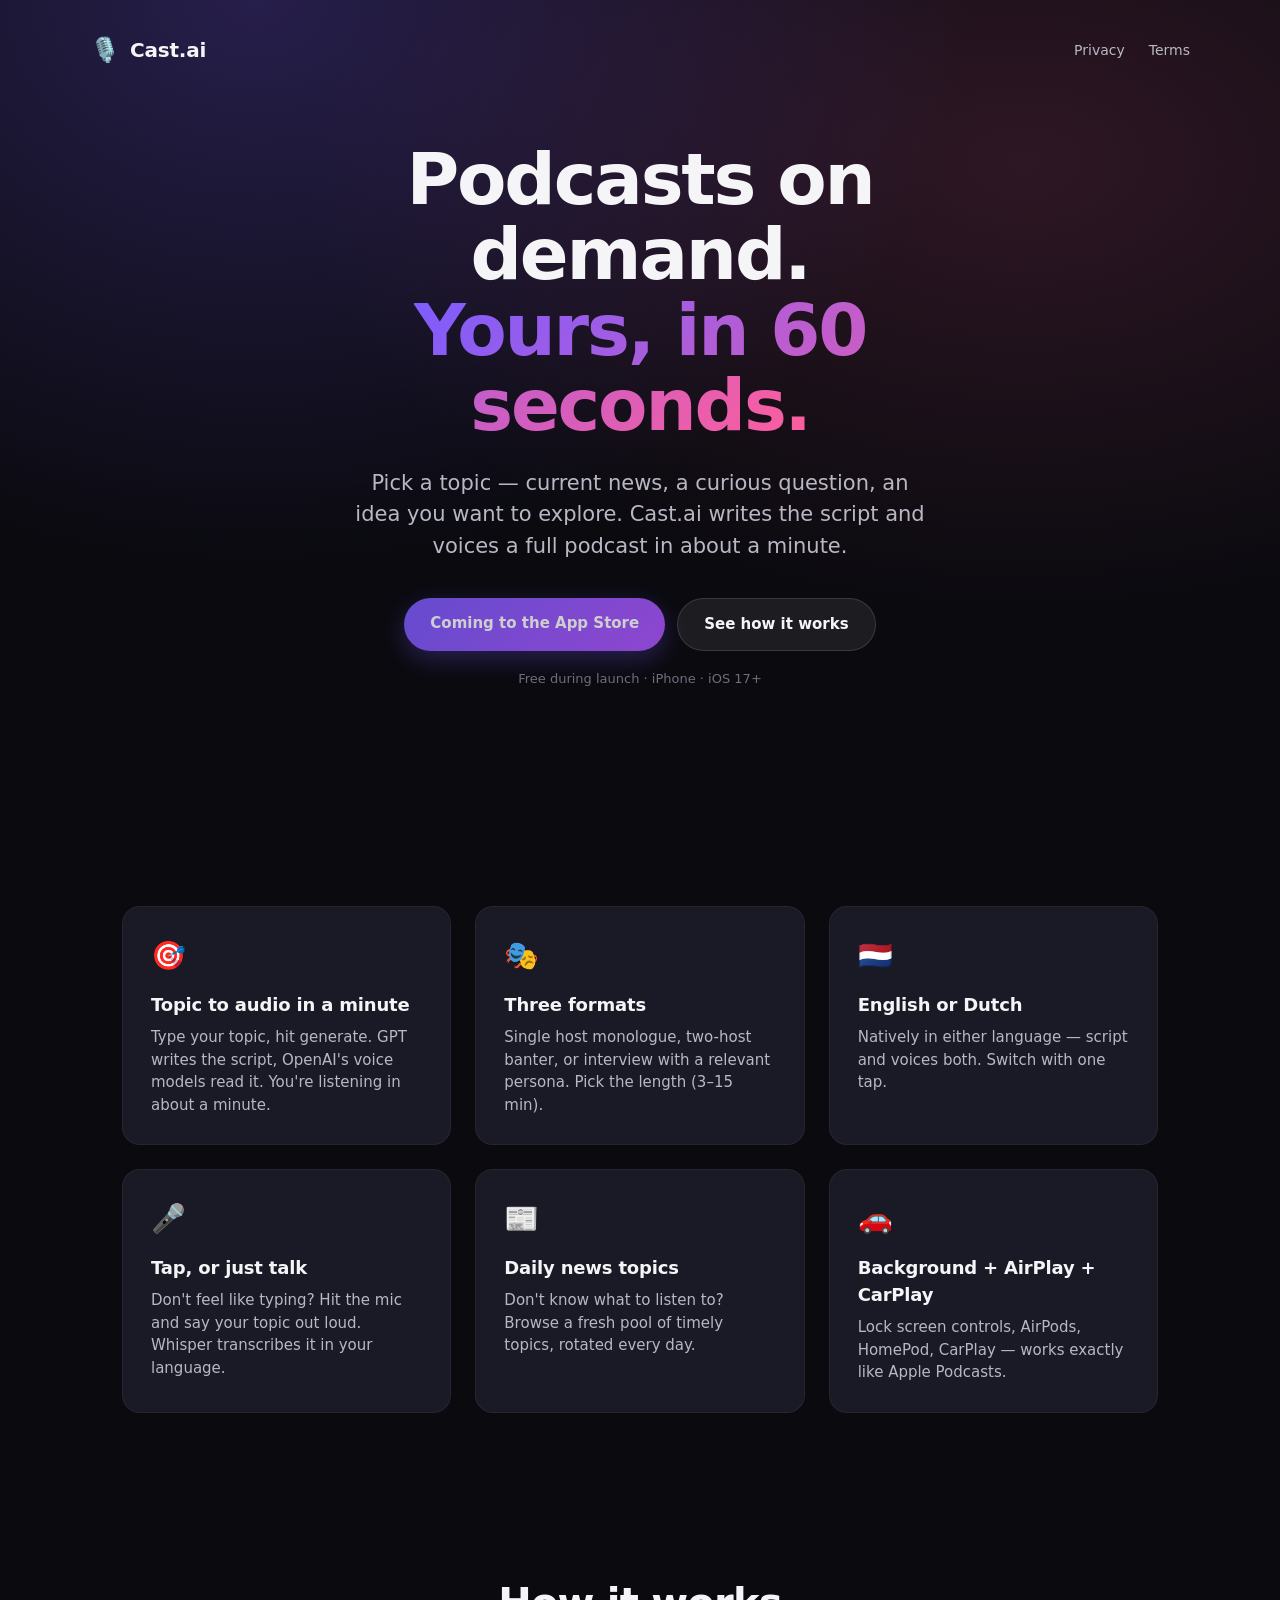
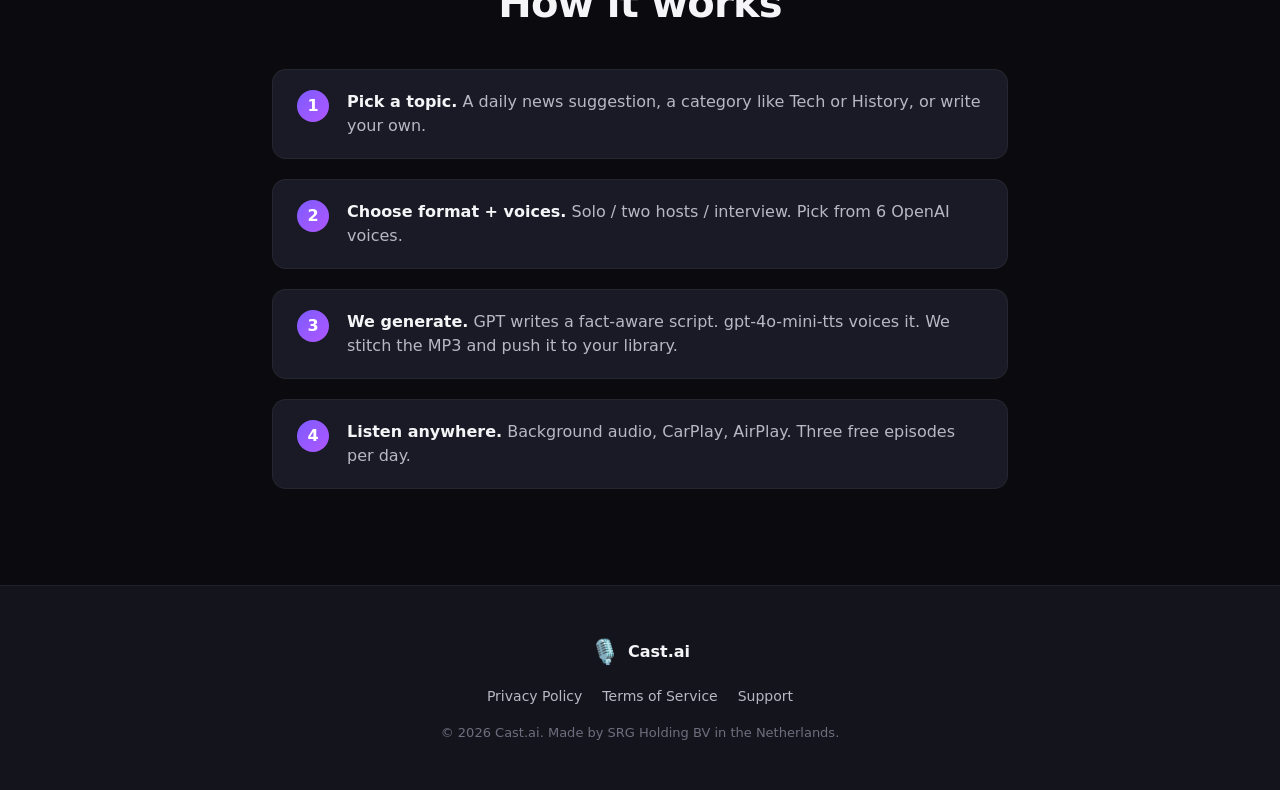
==== index.html @ 7ec0811a "Cast.ai landing page + privacy + terms" ====
<!DOCTYPE html>
<html lang="en">
<head>
  <meta charset="UTF-8">
  <meta name="viewport" content="width=device-width, initial-scale=1.0">
  <title>Cast.ai — AI-generated podcasts on demand</title>
  <meta name="description" content="Pick a topic, get a podcast in 60 seconds. AI-written scripts, natural voices, in English or Dutch.">
  <meta property="og:title" content="Cast.ai — AI-generated podcasts on demand">
  <meta property="og:description" content="Pick a topic, get a podcast in 60 seconds.">
  <meta property="og:type" content="website">
  <link rel="stylesheet" href="styles.css">
</head>
<body>
  <header class="hero">
    <nav>
      <div class="brand">
        <span class="logo">🎙️</span>
        <span class="brand-name">Cast.ai</span>
      </div>
      <div class="nav-links">
        <a href="privacy.html">Privacy</a>
        <a href="terms.html">Terms</a>
      </div>
    </nav>

    <div class="hero-content">
      <h1>Podcasts on demand.<br><span class="gradient">Yours, in 60 seconds.</span></h1>
      <p class="tagline">
        Pick a topic — current news, a curious question, an idea you want to explore.
        Cast.ai writes the script and voices a full podcast in about a minute.
      </p>
      <div class="cta-row">
        <a class="cta-primary" href="#" aria-disabled="true">Coming to the App Store</a>
        <a class="cta-secondary" href="#features">See how it works</a>
      </div>
      <p class="tagline-small">Free during launch · iPhone · iOS 17+</p>
    </div>
  </header>

  <section id="features" class="features">
    <div class="feature">
      <div class="feature-icon">🎯</div>
      <h3>Topic to audio in a minute</h3>
      <p>Type your topic, hit generate. GPT writes the script, OpenAI's voice models read it. You're listening in about a minute.</p>
    </div>
    <div class="feature">
      <div class="feature-icon">🎭</div>
      <h3>Three formats</h3>
      <p>Single host monologue, two-host banter, or interview with a relevant persona. Pick the length (3–15 min).</p>
    </div>
    <div class="feature">
      <div class="feature-icon">🇳🇱</div>
      <h3>English or Dutch</h3>
      <p>Natively in either language — script and voices both. Switch with one tap.</p>
    </div>
    <div class="feature">
      <div class="feature-icon">🎤</div>
      <h3>Tap, or just talk</h3>
      <p>Don't feel like typing? Hit the mic and say your topic out loud. Whisper transcribes it in your language.</p>
    </div>
    <div class="feature">
      <div class="feature-icon">📰</div>
      <h3>Daily news topics</h3>
      <p>Don't know what to listen to? Browse a fresh pool of timely topics, rotated every day.</p>
    </div>
    <div class="feature">
      <div class="feature-icon">🚗</div>
      <h3>Background + AirPlay + CarPlay</h3>
      <p>Lock screen controls, AirPods, HomePod, CarPlay — works exactly like Apple Podcasts.</p>
    </div>
  </section>

  <section class="how-it-works">
    <h2>How it works</h2>
    <ol>
      <li><span class="step-num">1</span><div><strong>Pick a topic.</strong> A daily news suggestion, a category like Tech or History, or write your own.</div></li>
      <li><span class="step-num">2</span><div><strong>Choose format + voices.</strong> Solo / two hosts / interview. Pick from 6 OpenAI voices.</div></li>
      <li><span class="step-num">3</span><div><strong>We generate.</strong> GPT writes a fact-aware script. gpt-4o-mini-tts voices it. We stitch the MP3 and push it to your library.</div></li>
      <li><span class="step-num">4</span><div><strong>Listen anywhere.</strong> Background audio, CarPlay, AirPlay. Three free episodes per day.</div></li>
    </ol>
  </section>

  <footer>
    <div class="footer-brand">
      <span class="logo">🎙️</span> Cast.ai
    </div>
    <div class="footer-links">
      <a href="privacy.html">Privacy Policy</a>
      <a href="terms.html">Terms of Service</a>
      <a href="mailto:support@cast-ai.app">Support</a>
    </div>
    <p class="footer-copy">© 2026 Cast.ai. Made by SRG Holding BV in the Netherlands.</p>
  </footer>
</body>
</html>
---- styles.css ----
:root {
  --bg: #0a0a0f;
  --bg-elev: #14141d;
  --surface: #1a1a26;
  --text: #f5f5f7;
  --text-2: #b8b8c4;
  --text-3: #6e6e7e;
  --accent: #7c5cff;
  --accent-2: #b056ff;
  --pink: #ff5e9c;
  --max-width: 1100px;
}

* { box-sizing: border-box; margin: 0; padding: 0; }

html, body {
  font-family: -apple-system, BlinkMacSystemFont, "SF Pro Display", "Segoe UI", system-ui, sans-serif;
  background: var(--bg);
  color: var(--text);
  -webkit-font-smoothing: antialiased;
  line-height: 1.5;
}

a { color: var(--accent); text-decoration: none; }
a:hover { color: var(--accent-2); }

.hero {
  min-height: 90vh;
  padding: 24px 32px 80px;
  background:
    radial-gradient(ellipse at 20% 0%, rgba(124, 92, 255, 0.25) 0%, transparent 50%),
    radial-gradient(ellipse at 80% 20%, rgba(255, 94, 156, 0.15) 0%, transparent 50%),
    var(--bg);
  display: flex;
  flex-direction: column;
}

nav {
  display: flex;
  justify-content: space-between;
  align-items: center;
  max-width: var(--max-width);
  width: 100%;
  margin: 0 auto;
  padding: 8px 0 32px;
}

.brand { display: flex; align-items: center; gap: 10px; font-weight: 700; }
.brand-name { font-size: 20px; letter-spacing: -0.01em; }
.logo { font-size: 24px; }

.nav-links { display: flex; gap: 24px; }
.nav-links a { color: var(--text-2); font-weight: 500; font-size: 14px; }
.nav-links a:hover { color: var(--text); }

.hero-content {
  max-width: 760px;
  margin: auto;
  text-align: center;
  padding: 40px 0;
}

h1 {
  font-size: clamp(40px, 7vw, 72px);
  line-height: 1.05;
  letter-spacing: -0.03em;
  font-weight: 800;
  margin-bottom: 24px;
}

.gradient {
  background: linear-gradient(135deg, var(--accent), var(--pink));
  -webkit-background-clip: text;
  -webkit-text-fill-color: transparent;
  background-clip: text;
}

.tagline {
  font-size: clamp(17px, 2vw, 21px);
  color: var(--text-2);
  margin-bottom: 36px;
  max-width: 580px;
  margin-left: auto;
  margin-right: auto;
}

.tagline-small {
  font-size: 13px;
  color: var(--text-3);
  margin-top: 18px;
}

.cta-row {
  display: flex;
  gap: 12px;
  justify-content: center;
  flex-wrap: wrap;
}

.cta-primary, .cta-secondary {
  display: inline-block;
  padding: 14px 26px;
  border-radius: 100px;
  font-weight: 600;
  font-size: 15px;
  transition: transform 0.15s ease, opacity 0.15s ease;
}

.cta-primary {
  background: linear-gradient(135deg, var(--accent), var(--accent-2));
  color: white;
  box-shadow: 0 8px 24px rgba(124, 92, 255, 0.35);
}
.cta-primary[aria-disabled="true"] {
  opacity: 0.8;
  cursor: not-allowed;
}
.cta-primary:hover { transform: translateY(-2px); color: white; }

.cta-secondary {
  background: rgba(255, 255, 255, 0.08);
  color: var(--text);
  border: 1px solid rgba(255, 255, 255, 0.12);
}
.cta-secondary:hover { background: rgba(255, 255, 255, 0.12); color: var(--text); }

.features {
  max-width: var(--max-width);
  margin: 0 auto;
  padding: 96px 32px;
  display: grid;
  grid-template-columns: repeat(auto-fit, minmax(280px, 1fr));
  gap: 24px;
}

.feature {
  background: var(--surface);
  padding: 28px;
  border-radius: 18px;
  border: 1px solid rgba(255, 255, 255, 0.05);
}
.feature-icon { font-size: 28px; margin-bottom: 14px; }
.feature h3 { font-size: 18px; margin-bottom: 8px; letter-spacing: -0.01em; }
.feature p { color: var(--text-2); font-size: 15px; }

.how-it-works {
  max-width: 800px;
  margin: 0 auto;
  padding: 64px 32px 96px;
}
.how-it-works h2 {
  font-size: clamp(28px, 4vw, 40px);
  letter-spacing: -0.02em;
  margin-bottom: 36px;
  text-align: center;
}
.how-it-works ol { list-style: none; display: flex; flex-direction: column; gap: 20px; }
.how-it-works li {
  display: flex;
  gap: 18px;
  align-items: flex-start;
  background: var(--surface);
  padding: 20px 24px;
  border-radius: 14px;
  border: 1px solid rgba(255, 255, 255, 0.05);
}
.step-num {
  flex-shrink: 0;
  width: 32px;
  height: 32px;
  display: inline-flex;
  align-items: center;
  justify-content: center;
  border-radius: 50%;
  background: linear-gradient(135deg, var(--accent), var(--accent-2));
  font-weight: 700;
  color: white;
}
.how-it-works li div { color: var(--text-2); }
.how-it-works strong { color: var(--text); font-weight: 600; }

footer {
  border-top: 1px solid rgba(255, 255, 255, 0.05);
  padding: 48px 32px;
  text-align: center;
  background: var(--bg-elev);
}
.footer-brand { display: flex; justify-content: center; align-items: center; gap: 8px; font-weight: 700; margin-bottom: 16px; }
.footer-links { display: flex; gap: 20px; justify-content: center; margin-bottom: 16px; }
.footer-links a { color: var(--text-2); font-size: 14px; }
.footer-copy { color: var(--text-3); font-size: 13px; }

/* Legal pages */
.legal {
  max-width: 760px;
  margin: 0 auto;
  padding: 32px 24px 96px;
}
.legal nav { padding: 16px 0 32px; }
.legal h1 { font-size: 36px; margin-bottom: 8px; letter-spacing: -0.02em; }
.legal .updated { color: var(--text-3); font-size: 14px; margin-bottom: 36px; }
.legal h2 { font-size: 22px; margin: 36px 0 12px; letter-spacing: -0.01em; }
.legal h3 { font-size: 17px; margin: 22px 0 8px; color: var(--text); }
.legal p, .legal li { color: var(--text-2); font-size: 16px; margin-bottom: 12px; line-height: 1.65; }
.legal ul { margin: 0 0 16px 24px; }
.legal a { color: var(--accent); }
.legal code { background: var(--surface); padding: 2px 6px; border-radius: 4px; font-size: 14px; }
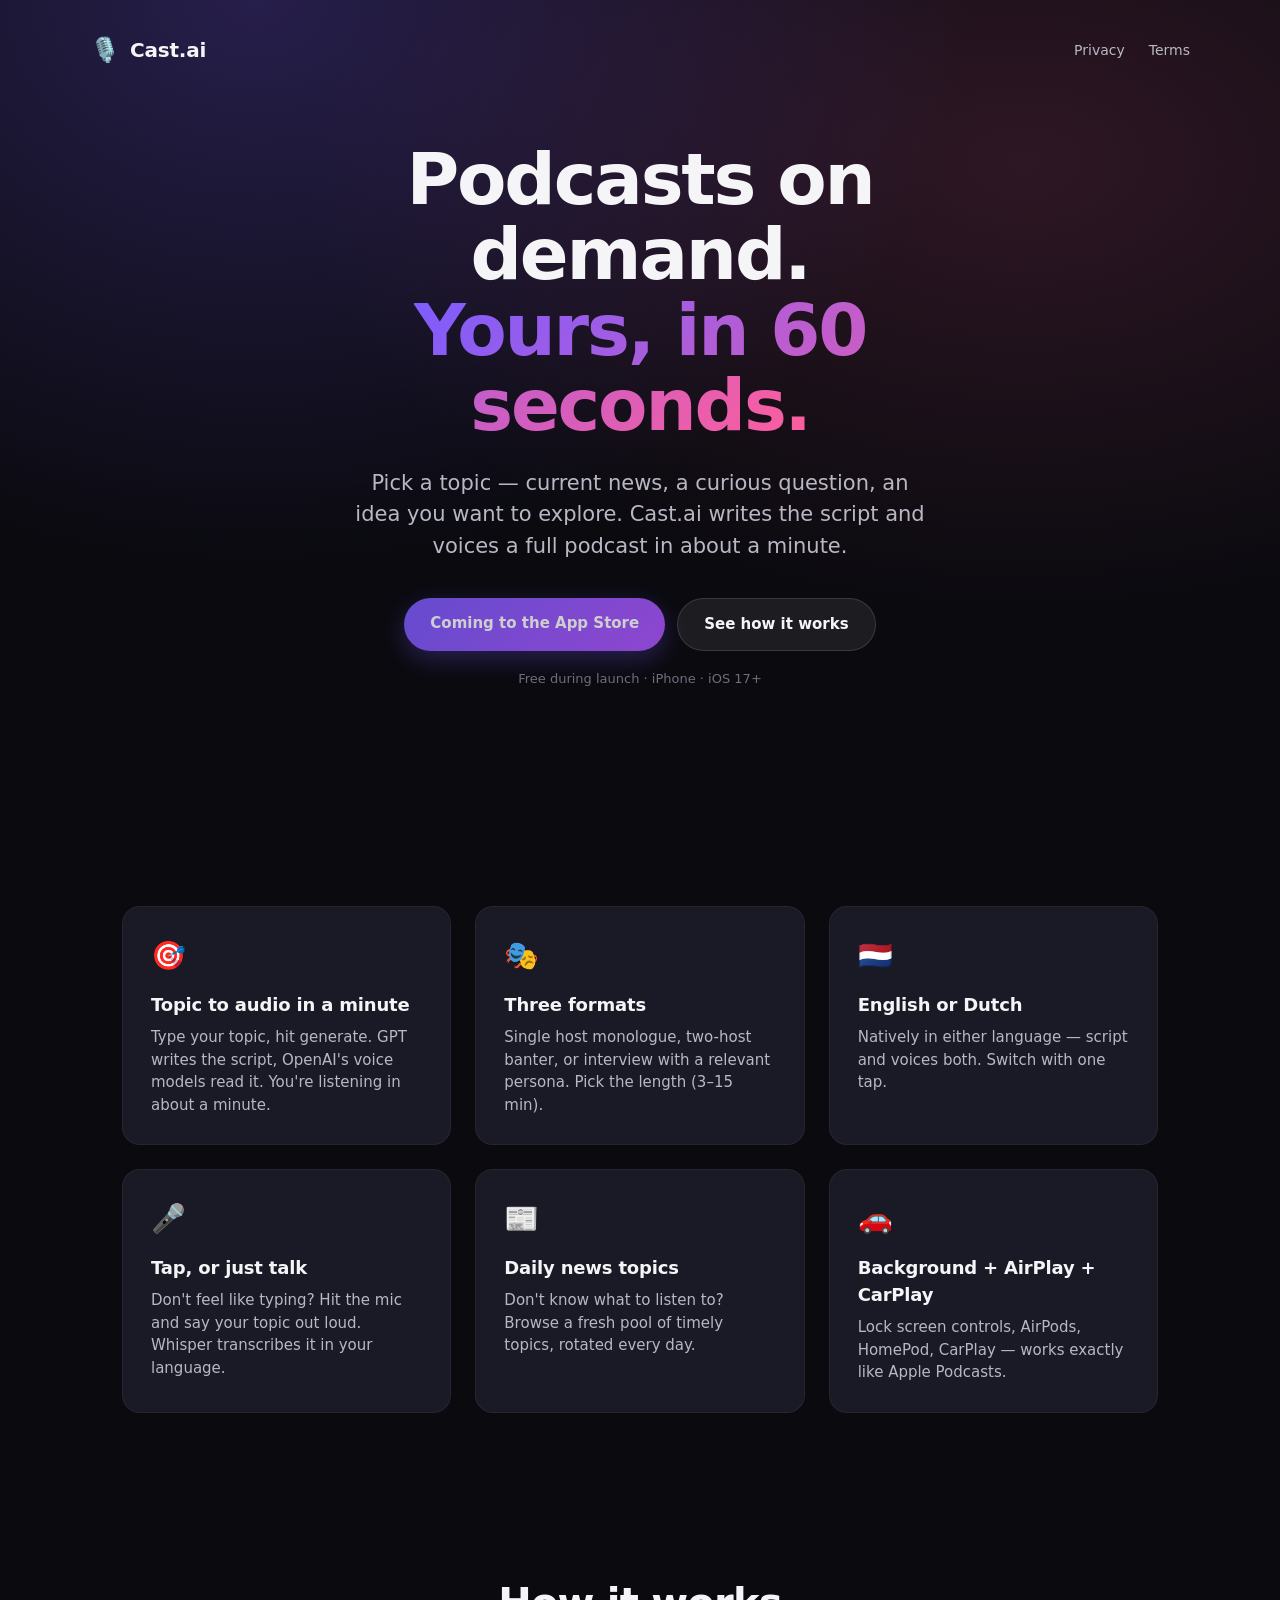
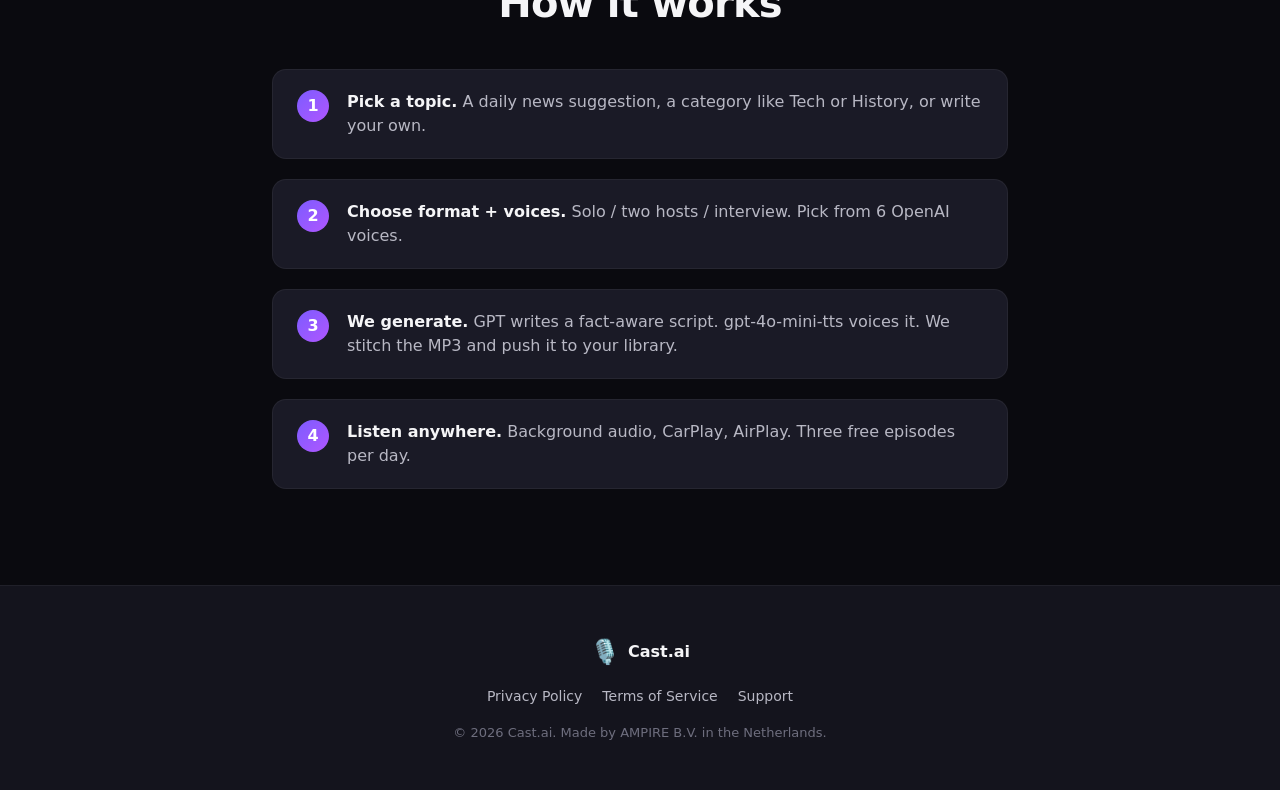
==== commit 11f334dd: "Update emails to info@ampire.co + company to AMPIRE B.V." ====
--- a/index.html
+++ b/index.html
@@ -87,9 +87,9 @@
     <div class="footer-links">
       <a href="privacy.html">Privacy Policy</a>
       <a href="terms.html">Terms of Service</a>
-      <a href="mailto:support@cast-ai.app">Support</a>
+      <a href="mailto:info@ampire.co">Support</a>
     </div>
-    <p class="footer-copy">© 2026 Cast.ai. Made by SRG Holding BV in the Netherlands.</p>
+    <p class="footer-copy">© 2026 Cast.ai. Made by AMPIRE B.V. in the Netherlands.</p>
   </footer>
 </body>
 </html>
